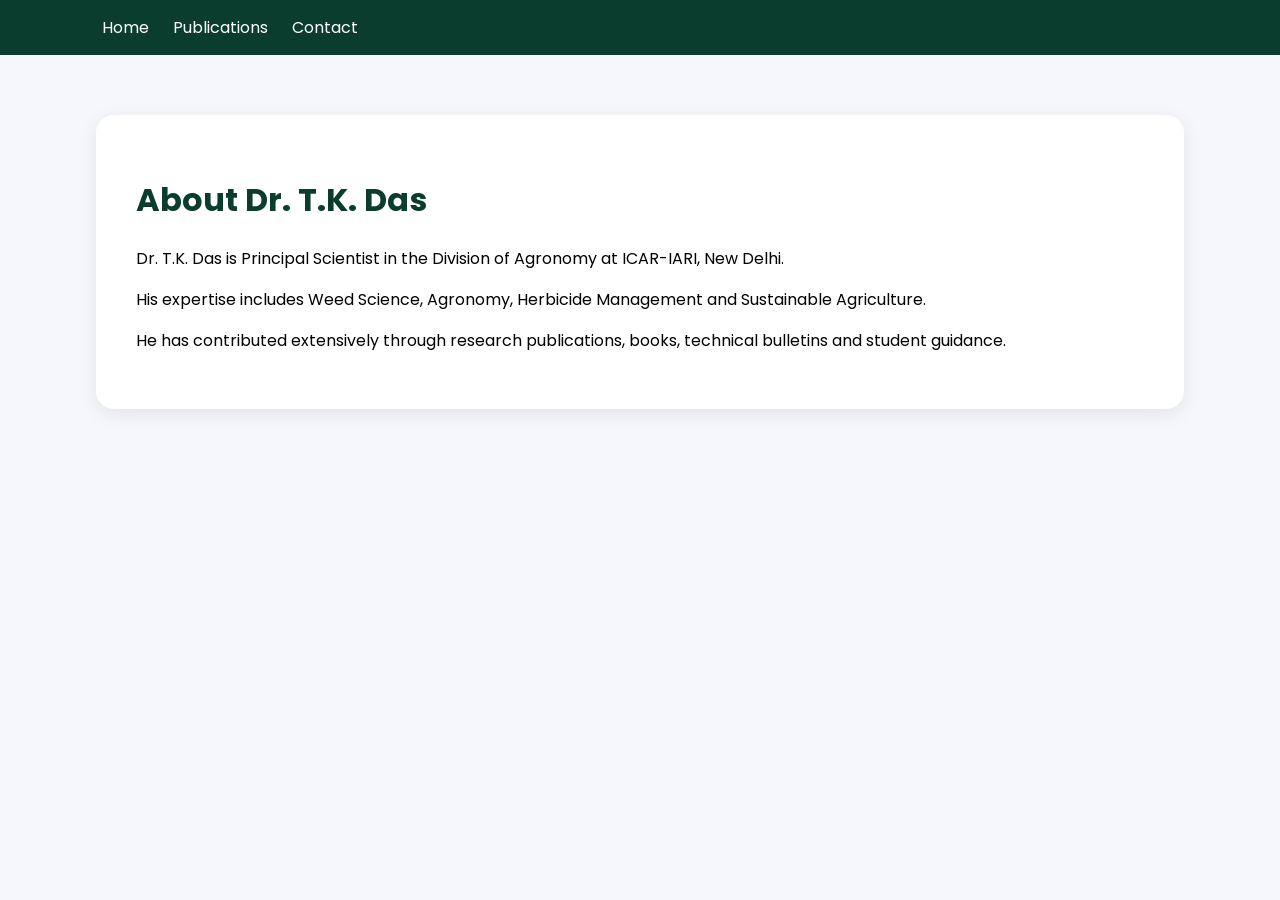
==== about.html @ fe272f53 "Create about.html" ====
<!DOCTYPE html>
<html>
<head>

<title>About | Dr. T.K. Das</title>

<link href="https://fonts.googleapis.com/css2?family=Poppins:wght@300;400;500;600&display=swap" rel="stylesheet">

<style>

body{
font-family:Poppins;
margin:0;
background:#f5f7fa;
}

nav{
background:#0b3d2e;
padding:15px 8%;
}

nav a{
color:white;
text-decoration:none;
margin-right:20px;
}

.container{
width:85%;
margin:auto;
padding:60px 0;
}

.card{
background:white;
padding:40px;
border-radius:18px;
box-shadow:0 5px 20px rgba(0,0,0,0.08);
}

h1{
color:#0b3d2e;
}

</style>
</head>

<body>

<nav>

<a href="index.html">Home</a>
<a href="publications.html">Publications</a>
<a href="contact.html">Contact</a>

</nav>

<div class="container">

<div class="card">

<h1>About Dr. T.K. Das</h1>

<p>
Dr. T.K. Das is Principal Scientist in the Division of Agronomy at ICAR-IARI, New Delhi.
</p>

<p>
His expertise includes Weed Science, Agronomy, Herbicide Management and Sustainable Agriculture.
</p>

<p>
He has contributed extensively through research publications, books, technical bulletins and student guidance.
</p>

</div>

</div>

</body>
</html>
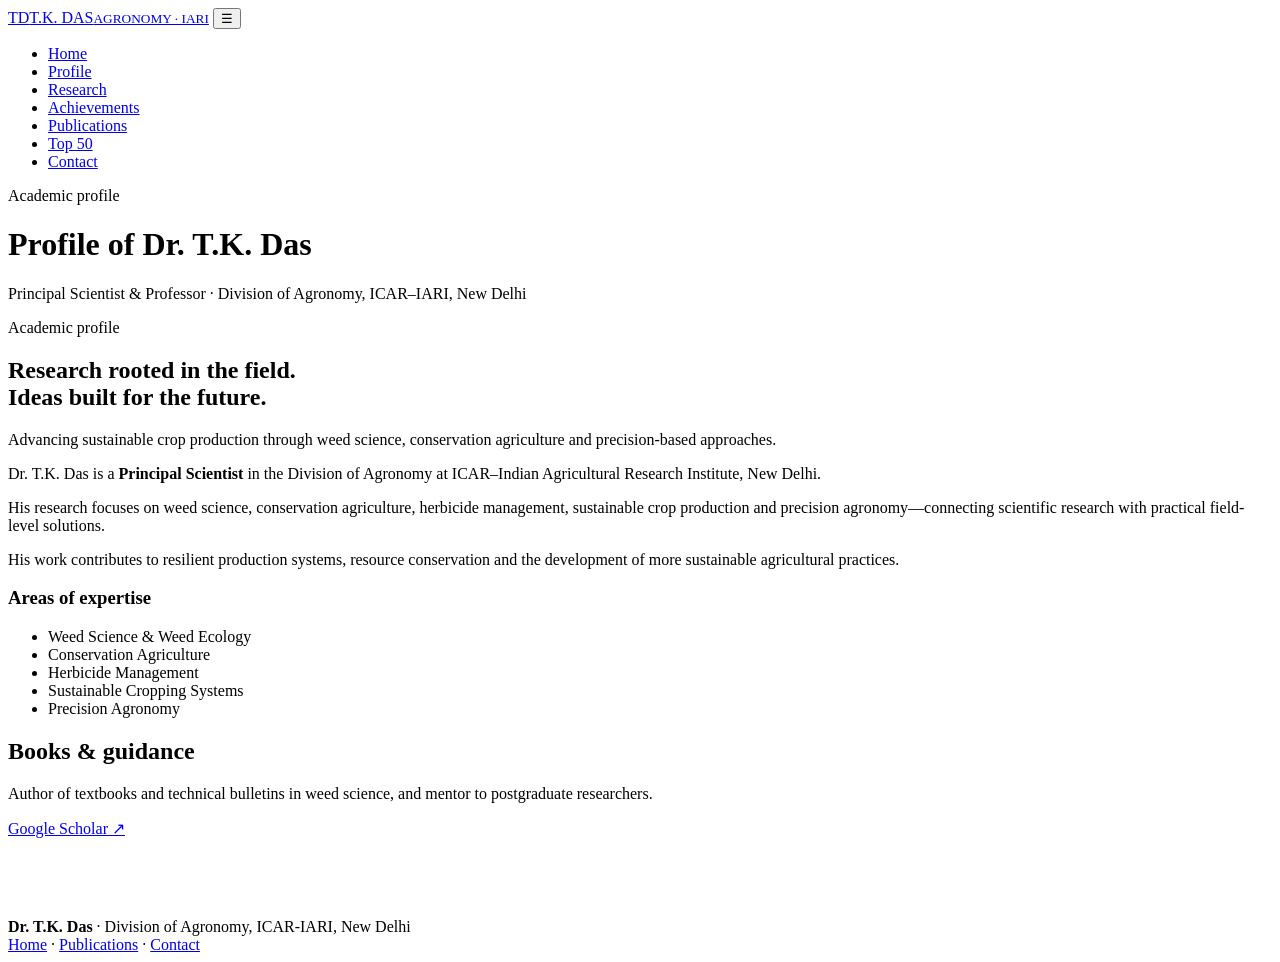
==== commit 68cccc7e: "Add files via upload" ====
--- a/about.html
+++ b/about.html
@@ -1,81 +1,62 @@
 <!DOCTYPE html>
-<html>
+<html lang="en">
 <head>
+<meta charset="UTF-8">
+<meta name="viewport" content="width=device-width, initial-scale=1.0">
+<meta name="theme-color" content="#132b20">
+<meta name="description" content="Academic profile of Dr. T.K. Das, Principal Scientist, Division of Agronomy, ICAR-IARI, New Delhi.">
+<title>Profile | Dr. T.K. Das</title>
+<link rel="preconnect" href="https://fonts.googleapis.com">
+<link rel="preconnect" href="https://fonts.gstatic.com" crossorigin>
+<link href="https://fonts.googleapis.com/css2?family=DM+Sans:wght@400;500;600;700&family=Playfair+Display:wght@500;600;700&family=Space+Mono:wght@400;700&display=swap" rel="stylesheet">
+<link rel="stylesheet" href="assets/site.css">
+</head>
+<body>
+<nav class="nav"><div class="wrap nav-inner">
+<a class="brand" href="index.html"><span class="brand-mark">TD</span><span>T.K. DAS<small>AGRONOMY · IARI</small></span></a>
+<button class="menu-btn" id="menuBtn" aria-label="Open navigation">☰</button>
+<ul class="nav-links" id="navLinks">
+  <li><a href="index.html">Home</a></li>
+  <li><a href="about.html" class="active">Profile</a></li>
+  <li><a href="research.html">Research</a></li>
+  <li><a href="achievements.html">Achievements</a></li>
+  <li><a href="publications.html">Publications</a></li>
+  <li><a href="top50.html">Top 50</a></li>
+  <li><a href="contact.html">Contact</a></li>
+</ul>
+</div></nav>
 
-<title>About | Dr. T.K. Das</title>
+<header class="page-hero">
+  <div class="wrap">
+    <div class="eyebrow">Academic profile</div>
+    <h1>Profile of Dr. T.K. Das</h1>
+    <p>Principal Scientist &amp; Professor · Division of Agronomy, ICAR–IARI, New Delhi</p>
+  </div>
+</header>
 
-<link href="https://fonts.googleapis.com/css2?family=Poppins:wght@300;400;500;600&display=swap" rel="stylesheet">
+<section class="page-section">
+<div class="wrap"><div class="section-head"><div class="eyebrow">Academic profile</div><h2>Research rooted in the field.<br>Ideas built for the future.</h2><p>Advancing sustainable crop production through weed science, conservation agriculture and precision-based approaches.</p></div>
+<div class="about-grid"><div class="about-copy"><p>Dr. T.K. Das is a <strong>Principal Scientist</strong> in the Division of Agronomy at ICAR–Indian Agricultural Research Institute, New Delhi.</p><p>His research focuses on weed science, conservation agriculture, herbicide management, sustainable crop production and precision agronomy—connecting scientific research with practical field-level solutions.</p><p>His work contributes to resilient production systems, resource conservation and the development of more sustainable agricultural practices.</p></div><div class="focus-panel"><h3>Areas of expertise</h3><ul class="focus-list"><li>Weed Science &amp; Weed Ecology</li><li>Conservation Agriculture</li><li>Herbicide Management</li><li>Sustainable Cropping Systems</li><li>Precision Agronomy</li></ul></div></div></div>
+</section>
 
-<style>
+<section class="contact" style="padding-bottom:80px">
+  <div class="wrap">
+    <div class="contact-box">
+      <div>
+        <h2>Books &amp; guidance</h2>
+        <p>Author of textbooks and technical bulletins in weed science, and mentor to postgraduate researchers.</p>
+      </div>
+      <a class="btn btn-primary" href="https://scholar.google.co.in/citations?user=wfz2In0AAAAJ" target="_blank" rel="noopener">Google Scholar ↗</a>
+    </div>
+  </div>
+</section>
 
-body{
-font-family:Poppins;
-margin:0;
-background:#f5f7fa;
-}
-
-nav{
-background:#0b3d2e;
-padding:15px 8%;
-}
-
-nav a{
-color:white;
-text-decoration:none;
-margin-right:20px;
-}
-
-.container{
-width:85%;
-margin:auto;
-padding:60px 0;
-}
-
-.card{
-background:white;
-padding:40px;
-border-radius:18px;
-box-shadow:0 5px 20px rgba(0,0,0,0.08);
-}
-
-h1{
-color:#0b3d2e;
-}
-
-</style>
-</head>
-
-<body>
-
-<nav>
-
-<a href="index.html">Home</a>
-<a href="publications.html">Publications</a>
-<a href="contact.html">Contact</a>
-
-</nav>
-
-<div class="container">
-
-<div class="card">
-
-<h1>About Dr. T.K. Das</h1>
-
-<p>
-Dr. T.K. Das is Principal Scientist in the Division of Agronomy at ICAR-IARI, New Delhi.
-</p>
-
-<p>
-His expertise includes Weed Science, Agronomy, Herbicide Management and Sustainable Agriculture.
-</p>
-
-<p>
-He has contributed extensively through research publications, books, technical bulletins and student guidance.
-</p>
-
-</div>
-
-</div>
-
+<footer class="footer">
+  <div class="wrap footer-inner">
+    <div><strong>Dr. T.K. Das</strong> · Division of Agronomy, ICAR-IARI, New Delhi</div>
+    <div><a href="index.html">Home</a> · <a href="publications.html">Publications</a> · <a href="contact.html">Contact</a></div>
+  </div>
+</footer>
+<script src="assets/site.js"></script>
 </body>
 </html>
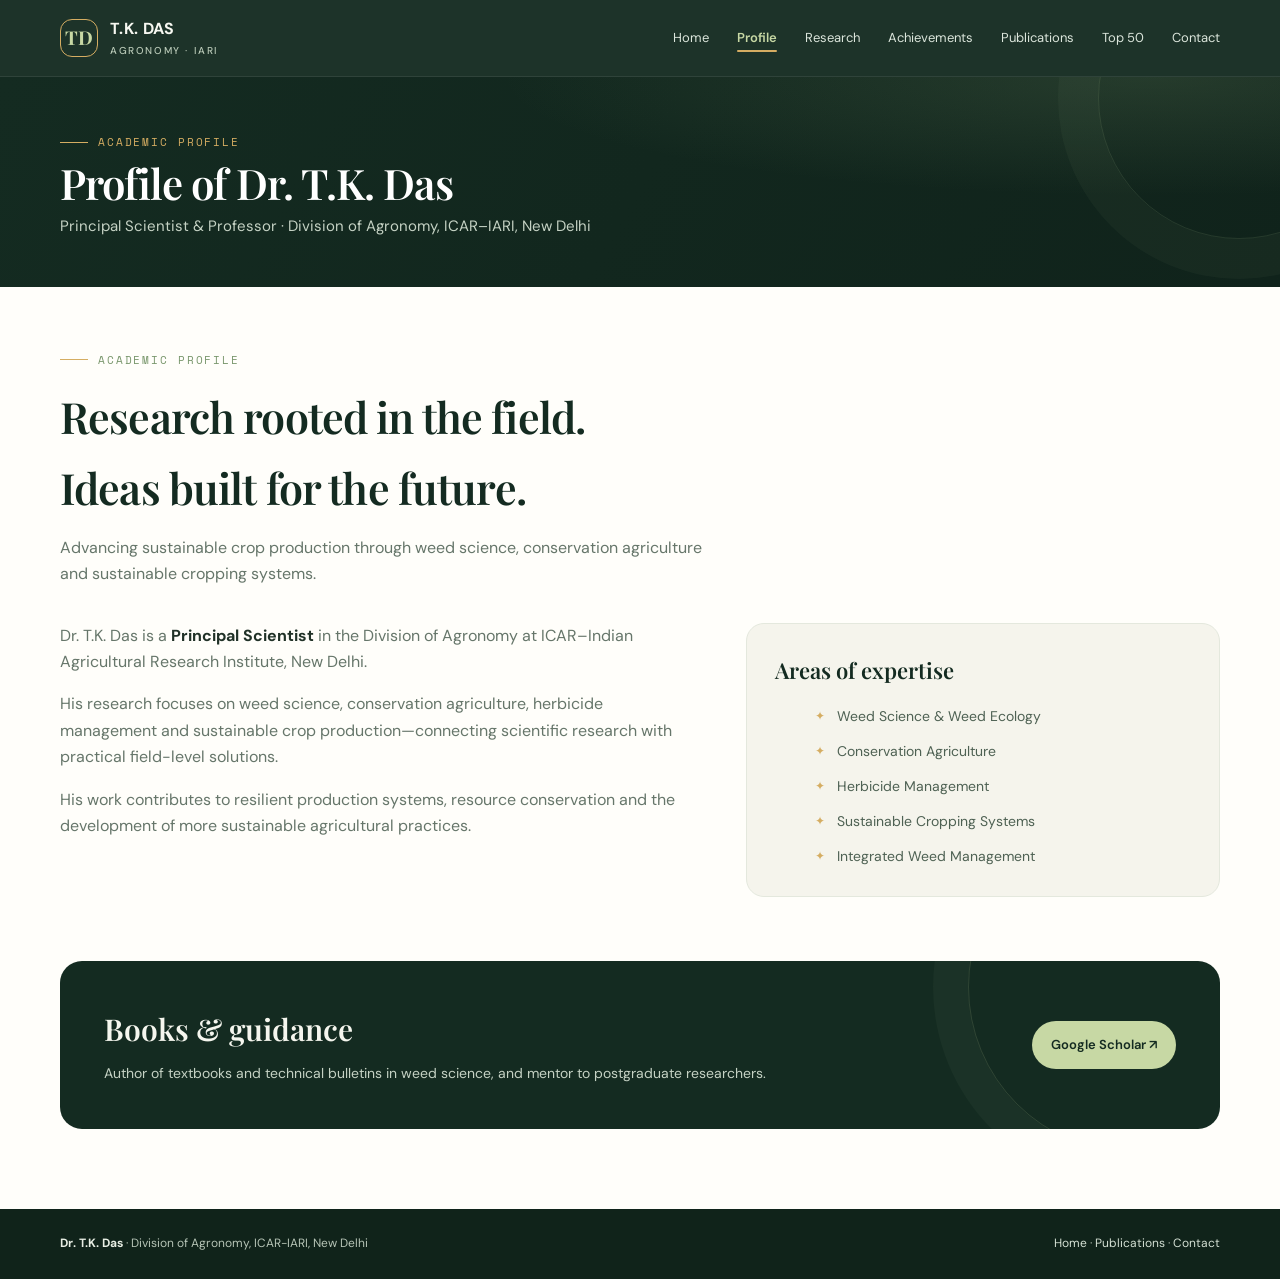
==== commit 8bb50c8a: "Add files via upload" ====
--- a/about.html
+++ b/about.html
@@ -35,8 +35,8 @@
 </header>
 
 <section class="page-section">
-<div class="wrap"><div class="section-head"><div class="eyebrow">Academic profile</div><h2>Research rooted in the field.<br>Ideas built for the future.</h2><p>Advancing sustainable crop production through weed science, conservation agriculture and precision-based approaches.</p></div>
-<div class="about-grid"><div class="about-copy"><p>Dr. T.K. Das is a <strong>Principal Scientist</strong> in the Division of Agronomy at ICAR–Indian Agricultural Research Institute, New Delhi.</p><p>His research focuses on weed science, conservation agriculture, herbicide management, sustainable crop production and precision agronomy—connecting scientific research with practical field-level solutions.</p><p>His work contributes to resilient production systems, resource conservation and the development of more sustainable agricultural practices.</p></div><div class="focus-panel"><h3>Areas of expertise</h3><ul class="focus-list"><li>Weed Science &amp; Weed Ecology</li><li>Conservation Agriculture</li><li>Herbicide Management</li><li>Sustainable Cropping Systems</li><li>Precision Agronomy</li></ul></div></div></div>
+<div class="wrap"><div class="section-head"><div class="eyebrow">Academic profile</div><h2>Research rooted in the field.<br>Ideas built for the future.</h2><p>Advancing sustainable crop production through weed science, conservation agriculture and sustainable cropping systems.</p></div>
+<div class="about-grid"><div class="about-copy"><p>Dr. T.K. Das is a <strong>Principal Scientist</strong> in the Division of Agronomy at ICAR–Indian Agricultural Research Institute, New Delhi.</p><p>His research focuses on weed science, conservation agriculture, herbicide management and sustainable crop production—connecting scientific research with practical field-level solutions.</p><p>His work contributes to resilient production systems, resource conservation and the development of more sustainable agricultural practices.</p></div><div class="focus-panel"><h3>Areas of expertise</h3><ul class="focus-list"><li>Weed Science &amp; Weed Ecology</li><li>Conservation Agriculture</li><li>Herbicide Management</li><li>Sustainable Cropping Systems</li><li>Integrated Weed Management</li></ul></div></div></div>
 </section>
 
 <section class="contact" style="padding-bottom:80px">
--- a/assets/site.css
+++ b/assets/site.css
@@ -0,0 +1,491 @@
+
+:root{--forest:#142b21;--forest2:#1d3b2c;--leaf:#78966b;--lime:#c7d8a4;--gold:#d5ad62;--cream:#f5f4ec;--paper:#fffefa;--ink:#203127;--muted:#66766a;--line:#e4e8dd;--shadow:0 24px 70px rgba(20,43,33,.12);}
+*{box-sizing:border-box;margin:0}html{scroll-behavior:smooth;scroll-padding-top:90px}body{font-family:'DM Sans',sans-serif;color:var(--ink);background:var(--paper);line-height:1.65}a{color:inherit;text-decoration:none}.wrap{width:min(1160px,91%);margin:auto}
+.nav{position:sticky;top:0;z-index:50;background:rgba(20,43,33,.96);backdrop-filter:blur(14px);color:#f7f8f1;border-bottom:1px solid rgba(255,255,255,.08)}.nav-inner{height:76px;display:flex;align-items:center;justify-content:space-between}.brand{display:flex;align-items:center;gap:12px;font-weight:700;letter-spacing:.02em}.brand-mark{width:38px;height:38px;border:1px solid var(--gold);border-radius:12px;display:grid;place-items:center;color:var(--lime);font-family:'Playfair Display',serif;font-size:19px}.brand small{display:block;font-size:10px;letter-spacing:.16em;color:#b9c9b7;font-weight:500;margin-top:1px}.nav-links{display:flex;align-items:center;gap:28px;list-style:none;font-size:13px;color:#dce6dc}.nav-links a:hover{color:var(--lime)}.nav-cta{border:1px solid rgba(213,173,98,.6);border-radius:999px;padding:10px 17px;color:#f4e5bd!important}.menu-btn{display:none;border:0;background:none;color:white;font-size:25px}
+.hero{position:relative;overflow:hidden;background:radial-gradient(ellipse at 85% 12%,rgba(120,150,107,.23),transparent 34%),linear-gradient(120deg,var(--forest),#10231b);color:white;padding:82px 0 88px}.hero:after{content:"";position:absolute;right:-140px;bottom:-300px;width:650px;height:650px;border:1px solid rgba(199,216,164,.12);border-radius:50%;box-shadow:0 0 0 55px rgba(199,216,164,.035),0 0 0 110px rgba(199,216,164,.025);pointer-events:none}.hero-grid{position:relative;z-index:1;display:grid;grid-template-columns:290px 1fr;gap:65px;align-items:center}.portrait-wrap{position:relative;width:250px;margin:auto}.portrait-wrap:before{content:"";position:absolute;inset:-14px;border:1px solid rgba(213,173,98,.38);border-radius:28px;transform:rotate(-5deg)}.portrait{display:block;width:250px;height:290px;object-fit:cover;object-position:top;border-radius:22px;border:5px solid rgba(255,255,255,.09);box-shadow:0 20px 55px rgba(0,0,0,.3)}.portrait-caption{position:absolute;bottom:14px;left:14px;right:14px;border-radius:12px;background:rgba(17,35,26,.86);padding:9px 12px;font-size:11px;letter-spacing:.08em;color:#e7eedf;text-transform:uppercase;backdrop-filter:blur(8px)}.eyebrow{font-family:'Space Mono',monospace;text-transform:uppercase;letter-spacing:.17em;font-size:11px;color:var(--gold);display:flex;align-items:center;gap:10px}.eyebrow:before{content:"";height:1px;width:28px;background:var(--gold)}h1,h2,h3{font-family:'Playfair Display',serif;font-weight:600}h1{font-size:clamp(42px,6vw,76px);line-height:1.07;letter-spacing:-.035em;margin:18px 0 15px}.hero-sub{font-size:18px;color:#d1ddd0;max-width:730px}.hero-sub strong{color:#fff;font-weight:600}.hero-tags{display:flex;flex-wrap:wrap;gap:9px;margin:25px 0 30px}.hero-tags span{font-size:12px;padding:7px 12px;border:1px solid rgba(255,255,255,.15);border-radius:999px;color:#d8e3d5;background:rgba(255,255,255,.04)}.actions{display:flex;gap:12px;flex-wrap:wrap}.btn{display:inline-flex;align-items:center;gap:9px;padding:13px 19px;border-radius:999px;font-weight:600;font-size:13px;transition:.2s}.btn-primary{background:var(--lime);color:var(--forest)}.btn-primary:hover{transform:translateY(-2px);box-shadow:0 8px 24px rgba(199,216,164,.2)}.btn-outline{border:1px solid rgba(255,255,255,.25);color:#f5f8f2}.btn-outline:hover{border-color:var(--gold);color:var(--gold)}
+.metrics{margin-top:-32px;position:relative;z-index:2}.metric-grid{display:grid;grid-template-columns:repeat(4,1fr);background:white;border:1px solid var(--line);border-radius:18px;box-shadow:var(--shadow);overflow:hidden}.metric{padding:27px 30px;border-right:1px solid var(--line)}.metric:last-child{border-right:0}.metric-num{font-family:'Space Mono',monospace;font-size:clamp(25px,3vw,36px);font-weight:700;color:var(--forest);letter-spacing:-.04em}.metric-label{margin-top:6px;font-size:11px;color:var(--muted);letter-spacing:.14em;text-transform:uppercase}.metric-note{font-size:10px;color:#8a988b;margin-top:3px}
+section{padding:92px 0}.section-head{margin-bottom:35px}.section-head .eyebrow{color:var(--leaf)}.section-head h2{font-size:clamp(30px,4vw,43px);margin:12px 0;color:var(--forest);letter-spacing:-.02em}.section-head p{max-width:650px;color:var(--muted)}.about-grid{display:grid;grid-template-columns:1.15fr .85fr;gap:44px;align-items:start}.about-copy p{color:var(--muted);margin:0 0 16px;font-size:16px}.about-copy strong{color:var(--ink)}.focus-panel{background:var(--cream);border:1px solid var(--line);border-radius:18px;padding:28px}.focus-panel h3{font-size:22px;color:var(--forest);margin-bottom:17px}.focus-list{list-style:none;display:grid;gap:12px}.focus-list li{display:flex;gap:12px;align-items:center;color:#4e6153;font-size:14px}.focus-list li:before{content:"✦";color:var(--gold);font-size:12px}
+.research{background:#edf1e8}.research-grid{display:grid;grid-template-columns:repeat(3,1fr);gap:16px}.research-card{background:white;border:1px solid #e1e8dd;border-radius:16px;padding:24px;transition:transform .2s,box-shadow .2s}.research-card:hover{transform:translateY(-4px);box-shadow:0 14px 35px rgba(20,43,33,.08)}.research-icon{width:43px;height:43px;border-radius:13px;background:#eaf0e2;color:var(--forest);display:grid;place-items:center;font-size:20px;margin-bottom:15px}.research-card h3{font-size:20px;margin-bottom:8px;color:var(--forest)}.research-card p{font-size:13px;color:var(--muted)}
+.pub-section{background:var(--paper)}.pub-top{display:flex;align-items:end;justify-content:space-between;gap:20px}.pub-list{display:grid;grid-template-columns:repeat(3,1fr);gap:17px}.pub-card{background:white;border:1px solid var(--line);border-radius:15px;padding:23px;display:flex;flex-direction:column;min-height:220px}.pub-year{font-family:'Space Mono',monospace;color:var(--leaf);font-size:11px;letter-spacing:.1em;margin-bottom:12px}.pub-card h3{font-size:18px;line-height:1.35;color:var(--forest);margin-bottom:12px}.pub-meta{font-size:12px;color:var(--muted);margin-top:auto}.pub-link{margin-top:14px;font-size:12px;font-weight:700;color:#517b4e}.empty-pubs{grid-column:1/-1;background:white;border:1px dashed #d7dfd2;border-radius:15px;padding:25px;color:var(--muted);font-size:14px}
+.contact{padding:0 0 80px}.contact-box{background:var(--forest);color:#f5f6ee;border-radius:22px;padding:44px;display:flex;align-items:center;justify-content:space-between;gap:24px;overflow:hidden;position:relative}.contact-box:after{content:"";position:absolute;right:-80px;top:-140px;width:330px;height:330px;border:1px solid rgba(199,216,164,.15);border-radius:50%;box-shadow:0 0 0 35px rgba(199,216,164,.04)}.contact-box h2{font-size:30px;margin-bottom:7px}.contact-box p{color:#c5d2c4;font-size:14px}.contact-box .btn{position:relative;z-index:1;white-space:nowrap}.footer{background:#10231a;color:#b6c4b6;padding:25px 0;font-size:12px}.footer-inner{display:flex;justify-content:space-between;gap:15px;flex-wrap:wrap}.footer strong{color:#e8eee4}.update-note{font-size:10px;color:#8b9c8d;margin-top:8px}
+@media(max-width:900px){.hero-grid{grid-template-columns:230px 1fr;gap:38px}.portrait,.portrait-wrap{width:220px}.portrait{height:260px}.research-grid{grid-template-columns:repeat(2,1fr)}.pub-list{grid-template-columns:repeat(2,1fr)}}@media(max-width:700px){.nav-inner{height:66px}.menu-btn{display:block}.nav-links{display:none;position:absolute;left:0;right:0;top:66px;background:var(--forest);padding:18px 5%;flex-direction:column;align-items:flex-start;border-top:1px solid rgba(255,255,255,.1)}.nav-links.open{display:flex;z-index:40}.hero{padding:56px 0 72px}.hero-grid{grid-template-columns:1fr;text-align:center;gap:34px}.portrait-wrap{width:205px}.portrait{width:205px;height:235px}.eyebrow{justify-content:center}.hero-sub{font-size:16px;margin:auto}.hero-tags,.actions{justify-content:center}.metric-grid{grid-template-columns:repeat(2,1fr)}.metric:nth-child(2){border-right:0}.metric:nth-child(-n+2){border-bottom:1px solid var(--line)}.metric{padding:20px}.metric-num{font-size:28px}section{padding:65px 0}.about-grid{grid-template-columns:1fr;gap:25px}.research-grid,.pub-list{grid-template-columns:1fr}.pub-top{align-items:start;flex-direction:column}.contact-box{padding:30px;flex-direction:column;align-items:flex-start}.contact-box h2{font-size:25px}.contact-box .btn{white-space:normal}.footer-inner{flex-direction:column}}
+
+/* Motion enhancement: gentle, premium and accessibility-aware */
+html { scroll-behavior: smooth; }
+.nav { transition: background .35s ease, box-shadow .35s ease; }
+.nav.scrolled { box-shadow: 0 8px 28px rgba(0,0,0,.14); background: rgba(13,30,22,.98); }
+.btn, .research-card, .pub-card, .top50-card, .focus-panel, .metric { transition: transform .28s ease, box-shadow .28s ease, border-color .28s ease, background .28s ease; }
+.reveal { opacity: 1; transform: none; transition: opacity .7s ease, transform .7s cubic-bezier(.2,.7,.2,1); }
+.reveal-ready .reveal:not(.is-visible) { opacity: 0; transform: translateY(22px); }
+.reveal.is-visible { opacity: 1; transform: translateY(0); }
+.reveal-delay-1 { transition-delay: .08s; } .reveal-delay-2 { transition-delay: .16s; } .reveal-delay-3 { transition-delay: .24s; }
+.research-card:hover, .pub-card:hover, .top50-card:hover { transform: translateY(-5px); box-shadow: 0 18px 42px rgba(20,43,33,.11); border-color: rgba(213,173,98,.55); }
+.metric:hover { background: #fbfcf8; }
+.top50-link, .pub-link, .nav-links a { transition: color .2s ease, transform .2s ease; }
+.top50-link:hover, .pub-link:hover { transform: translateX(3px); }
+.btn:active { transform: scale(.97); }
+.portrait { animation: portraitIn .85s cubic-bezier(.2,.7,.2,1) both; }
+.hero-content > * { animation: heroIn .65s ease both; }
+.hero-content > *:nth-child(2) { animation-delay: .08s; }
+.hero-content > *:nth-child(3) { animation-delay: .16s; }
+.hero-content > *:nth-child(4) { animation-delay: .24s; }
+.hero-content > *:nth-child(5) { animation-delay: .32s; }
+@keyframes heroIn { from {opacity:0; transform:translateY(14px)} to {opacity:1; transform:translateY(0)} }
+@keyframes portraitIn { from {opacity:0; transform:translateY(12px) scale(.97)} to {opacity:1; transform:translateY(0) scale(1)} }
+@media (prefers-reduced-motion: reduce) { *, *::before, *::after { animation-duration: .01ms !important; animation-iteration-count: 1 !important; transition-duration: .01ms !important; scroll-behavior: auto !important; } .reveal {opacity:1; transform:none;} }
+
+
+/* Distinguished fellowships and achievements */
+.fellow-badges{display:flex;align-items:center;gap:10px;flex-wrap:wrap;margin:-2px 0 18px}.fellow-badge{display:inline-flex;align-items:center;justify-content:center;padding:8px 15px;border-radius:999px;background:linear-gradient(135deg,#d5ad62,#f0dfb1);color:#183528;font:800 12px 'Space Mono',monospace;letter-spacing:.08em;border:1px solid rgba(213,173,98,.5);box-shadow:0 5px 18px rgba(213,173,98,.15);transition:transform .25s,box-shadow .25s}.fellow-badge:hover{transform:translateY(-3px) scale(1.04);box-shadow:0 9px 24px rgba(213,173,98,.28)}.fellow-note{font-size:11px;color:#d4dfd2;letter-spacing:.04em}
+.achievement-section{background:linear-gradient(180deg,#f5f4ec,#edf1e8);padding:76px 0}.achievement-grid{display:grid;grid-template-columns:repeat(3,1fr);gap:16px}.achievement-card{position:relative;background:#fff;border:1px solid #e1e7dc;border-radius:18px;padding:24px;box-shadow:0 7px 22px rgba(20,43,33,.045);transition:transform .28s,box-shadow .28s,border-color .28s;overflow:hidden}.achievement-card:before{content:'';position:absolute;left:0;top:0;height:4px;width:100%;background:linear-gradient(90deg,#d5ad62,#78966b)}.achievement-card:hover{transform:translateY(-6px);box-shadow:0 18px 38px rgba(20,43,33,.11);border-color:#d5ad62}.achievement-kicker{font:700 10px 'Space Mono',monospace;letter-spacing:.13em;text-transform:uppercase;color:#9b7938;margin-bottom:9px}.achievement-card h3{font-size:20px;color:#173528;line-height:1.3;margin-bottom:8px}.achievement-card p{font-size:13px;color:#66766a}.achievement-card.featured{background:linear-gradient(145deg,#173528,#10241a);color:#f6f6ee;border-color:#244a36}.achievement-card.featured h3{color:#f5e4b6}.achievement-card.featured p{color:#d0ddd0}.achievement-card.featured .achievement-kicker{color:#d5ad62}.achievement-card.featured .achievement-year{color:#d5ad62}.achievement-year{font:700 11px 'Space Mono',monospace;color:#7c916f;margin-top:13px}.achievement-list{margin-top:22px;background:white;border:1px solid #e1e7dc;border-radius:18px;padding:26px}.achievement-list h3{color:#173528;font-size:21px;margin-bottom:14px}.achievement-list ul{padding-left:20px;color:#617167;display:grid;gap:9px;font-size:13px}.achievement-list strong{color:#314b39}
+@media(max-width:900px){.achievement-grid{grid-template-columns:repeat(2,1fr)}}@media(max-width:700px){.fellow-badges{justify-content:center}.achievement-grid{grid-template-columns:1fr}.achievement-section{padding:56px 0}}
+
+
+
+/* Multi-page helpers */
+.page-hero{background:linear-gradient(120deg,var(--forest),#10231b);color:#fff;padding:56px 0 48px;position:relative;overflow:hidden}
+.page-hero .eyebrow{color:var(--gold)}
+.page-hero h1{font-size:clamp(28px,4vw,42px);margin:10px 0 8px;letter-spacing:-.02em}
+.page-hero p{color:#c5d2c4;max-width:640px;font-size:15px}
+.nav-links a.active{color:var(--lime);font-weight:600}
+.page-section{padding:64px 0}
+.footer a{color:#d4e0d4}
+.footer a:hover{color:var(--lime)}
+
+
+    .top50-section{max-width:1220px;margin:0 auto;padding:78px 24px;color:#18362a}
+    .top50-section .top50-eyebrow{font:700 11px/1.4 monospace;letter-spacing:.18em;text-transform:uppercase;color:#a17e36}
+    .top50-section h2{font-size:clamp(2rem,4vw,3.3rem);line-height:1.1;margin:12px 0 14px;font-family:Georgia,serif;color:#173528}
+    .top50-section .top50-intro{max-width:720px;color:#66746d;line-height:1.7;margin:0 0 34px}
+    .top50-section .top50-list{display:grid;grid-template-columns:repeat(2,minmax(0,1fr));gap:18px}
+    .top50-section .top50-card{position:relative;overflow:hidden;display:flex;gap:18px;min-height:245px;border:1px solid #e3e9df;border-radius:20px;padding:23px;background:linear-gradient(145deg,#fff 0%,#fbfcf8 100%);box-shadow:0 5px 18px rgba(20,43,33,.035);transition:transform .32s cubic-bezier(.2,.7,.2,1),box-shadow .32s,border-color .32s,background .32s}
+    .top50-section .top50-card:before{content:"";position:absolute;left:0;top:0;width:4px;height:100%;background:linear-gradient(#d5ad62,#78966b);transform:scaleY(.35);transform-origin:center;opacity:.65;transition:transform .32s,opacity .32s}
+    .top50-section .top50-card:hover{transform:translateY(-7px);box-shadow:0 20px 42px rgba(20,43,33,.12);border-color:#d5ad62;background:#fff}
+    .top50-section .top50-card:hover:before{transform:scaleY(1);opacity:1}
+    .top50-section .top50-number{flex:0 0 54px;height:54px;border-radius:16px;background:#173528;color:#d6b66e;display:flex;align-items:center;justify-content:center;font:700 1.05rem monospace;box-shadow:inset 0 0 0 1px rgba(213,173,98,.22);transition:transform .32s,background .32s,color .32s}
+    .top50-section .top50-card:hover .top50-number{transform:rotate(-4deg) scale(1.06);background:#d5ad62;color:#173528}
+    .top50-section .top50-content{min-width:0;display:flex;flex-direction:column;flex:1}
+    .top50-section .top50-content:before{content:"RESEARCH ARTICLE  ·  PUBLICATION RECORD";display:block;margin-bottom:9px;font:700 9px/1.4 monospace;letter-spacing:.13em;color:#8a9b8d}
+    .top50-section .top50-citation{margin:0;line-height:1.65;font-size:.92rem;color:#36483d}
+    .top50-section .top50-meta{display:flex;align-items:center;justify-content:space-between;gap:12px;margin-top:auto;padding-top:18px;flex-wrap:wrap}
+    .top50-section .top50-naas{display:inline-flex;align-items:center;font:700 .72rem monospace;letter-spacing:.04em;padding:7px 11px;border-radius:8px;background:#f4ecd9;color:#7a5c24;border:1px solid #e8d9b8}
+    .top50-section .top50-link{display:inline-flex;align-items:center;gap:7px;font-weight:700;font-size:.78rem;color:#315b45;text-decoration:none;border:1px solid #dce7dc;border-radius:999px;padding:9px 13px;background:#f7faf5;transition:transform .25s,background .25s,color .25s,border-color .25s,box-shadow .25s}
+    .top50-section .top50-link:hover{transform:translateY(-2px);background:#173528;color:#f7f6ee;border-color:#173528;box-shadow:0 7px 18px rgba(20,43,33,.15)}
+    @media(max-width:850px){.top50-section .top50-list{grid-template-columns:1fr}}
+    @media(max-width:600px){.top50-section{padding:48px 16px}.top50-section .top50-card{gap:12px;padding:17px;min-height:unset}.top50-section .top50-number{flex-basis:42px;height:42px;border-radius:12px;font-size:.9rem}.top50-section .top50-citation{font-size:.88rem}.top50-section .top50-meta{padding-top:14px}}
+  
+/* Full publications page: single column cards */
+#pub-list-full.pub-list { grid-template-columns: 1fr; }
+#pub-list-full .pub-card { min-height: auto; }
+.page-section .wrap > .section-head:first-child { margin-top: 0; }
+
+
+/* =========================================================
+   POLISH LAYER — motion, depth, mobile feel
+   ========================================================= */
+
+:root {
+  --ease-out: cubic-bezier(.2,.7,.2,1);
+  --ease-spring: cubic-bezier(.22,1,.36,1);
+  --shadow-soft: 0 12px 40px rgba(20,43,33,.08);
+  --shadow-lift: 0 22px 50px rgba(20,43,33,.14);
+}
+
+/* Smoother base */
+html { -webkit-tap-highlight-color: transparent; }
+body {
+  text-rendering: optimizeLegibility;
+  -webkit-font-smoothing: antialiased;
+}
+img { max-width: 100%; height: auto; }
+
+/* Sticky nav polish */
+.nav {
+  transition: background .35s ease, box-shadow .35s ease, border-color .35s ease;
+}
+.nav.scrolled {
+  box-shadow: 0 10px 32px rgba(0,0,0,.18);
+  background: rgba(13,30,22,.97);
+  border-bottom-color: rgba(213,173,98,.12);
+}
+.brand { transition: opacity .2s ease, transform .2s ease; }
+.brand:hover { opacity: .92; }
+.brand-mark {
+  transition: transform .35s var(--ease-spring), box-shadow .35s ease, background .35s ease;
+}
+.brand:hover .brand-mark {
+  transform: rotate(-6deg) scale(1.05);
+  box-shadow: 0 6px 16px rgba(213,173,98,.25);
+}
+.nav-links a {
+  position: relative;
+  padding: 6px 0;
+  transition: color .22s ease;
+}
+.nav-links a::after {
+  content: "";
+  position: absolute;
+  left: 0; right: 0; bottom: 0;
+  height: 2px;
+  background: var(--gold);
+  border-radius: 2px;
+  transform: scaleX(0);
+  transform-origin: left;
+  transition: transform .28s var(--ease-out);
+}
+.nav-links a:hover::after,
+.nav-links a.active::after { transform: scaleX(1); }
+.nav-links a.active { color: var(--lime); }
+
+/* Mobile menu slide */
+@media (max-width: 700px) {
+  .nav-links {
+    display: none;
+    max-height: 0;
+    overflow: hidden;
+    opacity: 0;
+    transition: max-height .4s var(--ease-out), opacity .3s ease, padding .3s ease;
+  }
+  .nav-links.open {
+    display: flex;
+    max-height: 420px;
+    opacity: 1;
+    padding: 18px 5% 22px;
+    box-shadow: 0 18px 40px rgba(0,0,0,.25);
+  }
+  .nav-links a {
+    width: 100%;
+    padding: 12px 0;
+    font-size: 15px;
+    border-bottom: 1px solid rgba(255,255,255,.06);
+  }
+  .nav-links a::after { display: none; }
+  .menu-btn {
+    width: 44px; height: 44px;
+    display: grid; place-items: center;
+    border-radius: 12px;
+    transition: background .2s ease, transform .2s ease;
+  }
+  .menu-btn:active { transform: scale(.94); background: rgba(255,255,255,.08); }
+}
+
+/* Buttons — tactile */
+.btn {
+  position: relative;
+  overflow: hidden;
+  transition: transform .28s var(--ease-spring), box-shadow .28s ease, background .25s ease, border-color .25s ease, color .25s ease;
+}
+.btn::before {
+  content: "";
+  position: absolute;
+  inset: 0;
+  background: linear-gradient(120deg, transparent 30%, rgba(255,255,255,.18) 50%, transparent 70%);
+  transform: translateX(-120%);
+  transition: transform .55s ease;
+}
+.btn:hover::before { transform: translateX(120%); }
+.btn-primary:hover {
+  transform: translateY(-3px);
+  box-shadow: 0 12px 28px rgba(199,216,164,.28);
+}
+.btn-outline:hover {
+  transform: translateY(-2px);
+  box-shadow: 0 8px 22px rgba(0,0,0,.12);
+}
+.btn:active { transform: scale(.97) translateY(0); }
+
+/* Hero entrance + ambient pulse */
+@keyframes heroIn {
+  from { opacity: 0; transform: translateY(18px); }
+  to { opacity: 1; transform: translateY(0); }
+}
+@keyframes portraitIn {
+  from { opacity: 0; transform: translateY(16px) scale(.96); }
+  to { opacity: 1; transform: translateY(0) scale(1); }
+}
+@keyframes floatSoft {
+  0%, 100% { transform: translateY(0); }
+  50% { transform: translateY(-6px); }
+}
+@keyframes glowPulse {
+  0%, 100% { opacity: .35; }
+  50% { opacity: .55; }
+}
+.portrait {
+  animation: portraitIn .9s var(--ease-spring) both;
+  transition: transform .5s var(--ease-spring), box-shadow .5s ease;
+}
+.portrait-wrap:hover .portrait {
+  transform: scale(1.02);
+  box-shadow: 0 28px 60px rgba(0,0,0,.35);
+}
+.portrait-wrap:before {
+  transition: transform .5s var(--ease-spring), border-color .4s ease;
+}
+.portrait-wrap:hover:before {
+  transform: rotate(-8deg) scale(1.02);
+  border-color: rgba(213,173,98,.65);
+}
+.hero:after {
+  animation: glowPulse 8s ease-in-out infinite;
+}
+.hero-content > * { animation: heroIn .7s var(--ease-out) both; }
+.hero-content > *:nth-child(1) { animation-delay: .04s; }
+.hero-content > *:nth-child(2) { animation-delay: .1s; }
+.hero-content > *:nth-child(3) { animation-delay: .16s; }
+.hero-content > *:nth-child(4) { animation-delay: .22s; }
+.hero-content > *:nth-child(5) { animation-delay: .28s; }
+.hero-content > *:nth-child(6) { animation-delay: .34s; }
+.fellow-badge {
+  transition: transform .3s var(--ease-spring), box-shadow .3s ease;
+}
+.fellow-badge:hover {
+  transform: translateY(-4px) scale(1.05);
+  box-shadow: 0 10px 24px rgba(213,173,98,.35);
+}
+.hero-tags span {
+  transition: background .25s ease, border-color .25s ease, transform .25s ease;
+}
+.hero-tags span:hover {
+  background: rgba(255,255,255,.1);
+  border-color: rgba(213,173,98,.45);
+  transform: translateY(-2px);
+}
+
+/* Metrics card lift + count feel */
+.metrics { margin-top: -36px; }
+.metric-grid {
+  transition: box-shadow .35s ease;
+}
+.metric {
+  transition: background .3s ease, transform .3s ease;
+  position: relative;
+}
+.metric:hover {
+  background: #fbfcf8;
+  z-index: 1;
+}
+.metric-num {
+  transition: color .3s ease, transform .3s var(--ease-spring);
+}
+.metric:hover .metric-num {
+  color: #0f241a;
+  transform: scale(1.04);
+}
+.metric-num.counting {
+  font-variant-numeric: tabular-nums;
+}
+
+/* Cards — unified hover language */
+.research-card,
+.pub-card,
+.achievement-card,
+.focus-panel,
+.top50-card {
+  transition: transform .32s var(--ease-spring), box-shadow .32s ease, border-color .32s ease, background .32s ease;
+}
+.research-card:hover,
+.pub-card:hover,
+.achievement-card:hover,
+.top50-card:hover {
+  transform: translateY(-6px);
+  box-shadow: var(--shadow-lift);
+  border-color: rgba(213,173,98,.55);
+}
+.research-icon {
+  transition: transform .4s var(--ease-spring), background .3s ease, color .3s ease;
+}
+.research-card:hover .research-icon {
+  transform: scale(1.12) rotate(-6deg);
+  background: #dfe9d4;
+  color: #0f241a;
+}
+.focus-panel {
+  transition: transform .32s var(--ease-spring), box-shadow .32s ease;
+}
+.focus-panel:hover {
+  transform: translateY(-3px);
+  box-shadow: var(--shadow-soft);
+}
+.focus-list li {
+  transition: transform .25s ease, color .25s ease;
+}
+.focus-list li:hover {
+  transform: translateX(4px);
+  color: var(--forest);
+}
+
+/* Achievement featured cards */
+.achievement-card.featured {
+  transition: transform .32s var(--ease-spring), box-shadow .32s ease;
+}
+.achievement-card.featured:hover {
+  transform: translateY(-6px);
+  box-shadow: 0 22px 48px rgba(0,0,0,.28);
+}
+
+/* Page hero (inner pages) */
+.page-hero {
+  background:
+    radial-gradient(ellipse at 90% 0%, rgba(120,150,107,.2), transparent 40%),
+    linear-gradient(120deg, var(--forest), #10231b);
+  position: relative;
+  overflow: hidden;
+}
+.page-hero::after {
+  content: "";
+  position: absolute;
+  right: -100px; top: -120px;
+  width: 280px; height: 280px;
+  border: 1px solid rgba(199,216,164,.12);
+  border-radius: 50%;
+  box-shadow: 0 0 0 40px rgba(199,216,164,.04);
+  pointer-events: none;
+  animation: glowPulse 10s ease-in-out infinite;
+}
+.page-hero .wrap > * {
+  animation: heroIn .65s var(--ease-out) both;
+}
+.page-hero .wrap > *:nth-child(2) { animation-delay: .08s; }
+.page-hero .wrap > *:nth-child(3) { animation-delay: .14s; }
+
+/* Contact box */
+.contact-box {
+  transition: transform .35s var(--ease-spring), box-shadow .35s ease;
+}
+.contact-box:hover {
+  transform: translateY(-3px);
+  box-shadow: 0 28px 60px rgba(0,0,0,.22);
+}
+
+/* Scroll reveal refined */
+.reveal {
+  opacity: 1;
+  transform: none;
+  transition: opacity .75s var(--ease-out), transform .75s var(--ease-spring);
+}
+.reveal-ready .reveal:not(.is-visible) {
+  opacity: 0;
+  transform: translateY(28px);
+}
+.reveal.is-visible {
+  opacity: 1;
+  transform: translateY(0);
+}
+.reveal-delay-1 { transition-delay: .06s; }
+.reveal-delay-2 { transition-delay: .12s; }
+.reveal-delay-3 { transition-delay: .18s; }
+.reveal-delay-4 { transition-delay: .24s; }
+
+/* Stagger children when parent visible */
+.reveal.is-visible .research-card,
+.reveal.is-visible .achievement-card,
+.reveal.is-visible .pub-card {
+  animation: heroIn .55s var(--ease-out) both;
+}
+.reveal.is-visible .research-card:nth-child(1),
+.reveal.is-visible .achievement-card:nth-child(1),
+.reveal.is-visible .pub-card:nth-child(1) { animation-delay: .05s; }
+.reveal.is-visible .research-card:nth-child(2),
+.reveal.is-visible .achievement-card:nth-child(2),
+.reveal.is-visible .pub-card:nth-child(2) { animation-delay: .1s; }
+.reveal.is-visible .research-card:nth-child(3),
+.reveal.is-visible .achievement-card:nth-child(3),
+.reveal.is-visible .pub-card:nth-child(3) { animation-delay: .15s; }
+.reveal.is-visible .research-card:nth-child(4),
+.reveal.is-visible .achievement-card:nth-child(4),
+.reveal.is-visible .pub-card:nth-child(4) { animation-delay: .2s; }
+.reveal.is-visible .research-card:nth-child(5),
+.reveal.is-visible .achievement-card:nth-child(5) { animation-delay: .25s; }
+.reveal.is-visible .research-card:nth-child(6),
+.reveal.is-visible .achievement-card:nth-child(6) { animation-delay: .3s; }
+
+/* Pub / top50 links */
+.pub-link, .top50-link {
+  transition: color .2s ease, transform .25s var(--ease-spring), background .25s ease, border-color .25s ease, box-shadow .25s ease;
+}
+.pub-link:hover { transform: translateX(4px); color: var(--forest); }
+
+/* Footer soft */
+.footer a {
+  transition: color .2s ease;
+}
+.footer a:hover { color: var(--lime); }
+
+/* Safe area for notched phones */
+@supports (padding: max(0px)) {
+  .nav-inner, .wrap {
+    padding-left: max(0px, env(safe-area-inset-left));
+    padding-right: max(0px, env(safe-area-inset-right));
+  }
+  .footer { padding-bottom: max(25px, env(safe-area-inset-bottom)); }
+}
+
+/* Touch targets */
+@media (pointer: coarse) {
+  .nav-links a { min-height: 44px; display: inline-flex; align-items: center; }
+  .btn { min-height: 46px; padding-left: 20px; padding-right: 20px; }
+  .menu-btn { min-width: 48px; min-height: 48px; }
+}
+
+/* Reduced motion — keep layout, kill motion */
+@media (prefers-reduced-motion: reduce) {
+  *, *::before, *::after {
+    animation-duration: .01ms !important;
+    animation-iteration-count: 1 !important;
+    transition-duration: .01ms !important;
+    scroll-behavior: auto !important;
+  }
+  .reveal { opacity: 1 !important; transform: none !important; }
+  .hero:after, .page-hero::after { animation: none !important; }
+}
+
+/* Extra small phones */
+@media (max-width: 380px) {
+  h1 { font-size: clamp(32px, 9vw, 42px); }
+  .metric-num { font-size: 24px; }
+  .hero-tags span { font-size: 11px; padding: 6px 10px; }
+  .fellow-badges { gap: 6px; }
+  .fellow-badge { padding: 6px 11px; font-size: 11px; }
+}
+
+/* Mobile nav — final override for smooth open */
+@media (max-width: 700px) {
+  .nav { position: sticky; }
+  .nav-inner { position: relative; }
+  .menu-btn { display: grid !important; place-items: center; }
+  .nav-links {
+    display: flex !important;
+    flex-direction: column;
+    align-items: flex-start;
+    position: absolute;
+    left: 0; right: 0;
+    top: 100%;
+    background: rgba(13,30,22,.98);
+    backdrop-filter: blur(16px);
+    padding: 0 5%;
+    max-height: 0;
+    overflow: hidden;
+    opacity: 0;
+    pointer-events: none;
+    border-top: 1px solid rgba(255,255,255,.08);
+    transition: max-height .4s cubic-bezier(.2,.7,.2,1), opacity .3s ease, padding .3s ease;
+    z-index: 60;
+  }
+  .nav-links.open {
+    max-height: 480px;
+    opacity: 1;
+    pointer-events: auto;
+    padding: 12px 5% 20px;
+    box-shadow: 0 20px 48px rgba(0,0,0,.3);
+  }
+  .nav-links li { width: 100%; }
+  .nav-links a {
+    display: block;
+    width: 100%;
+    padding: 14px 0;
+    font-size: 15px;
+    border-bottom: 1px solid rgba(255,255,255,.07);
+  }
+  .nav-links a::after { display: none !important; }
+}
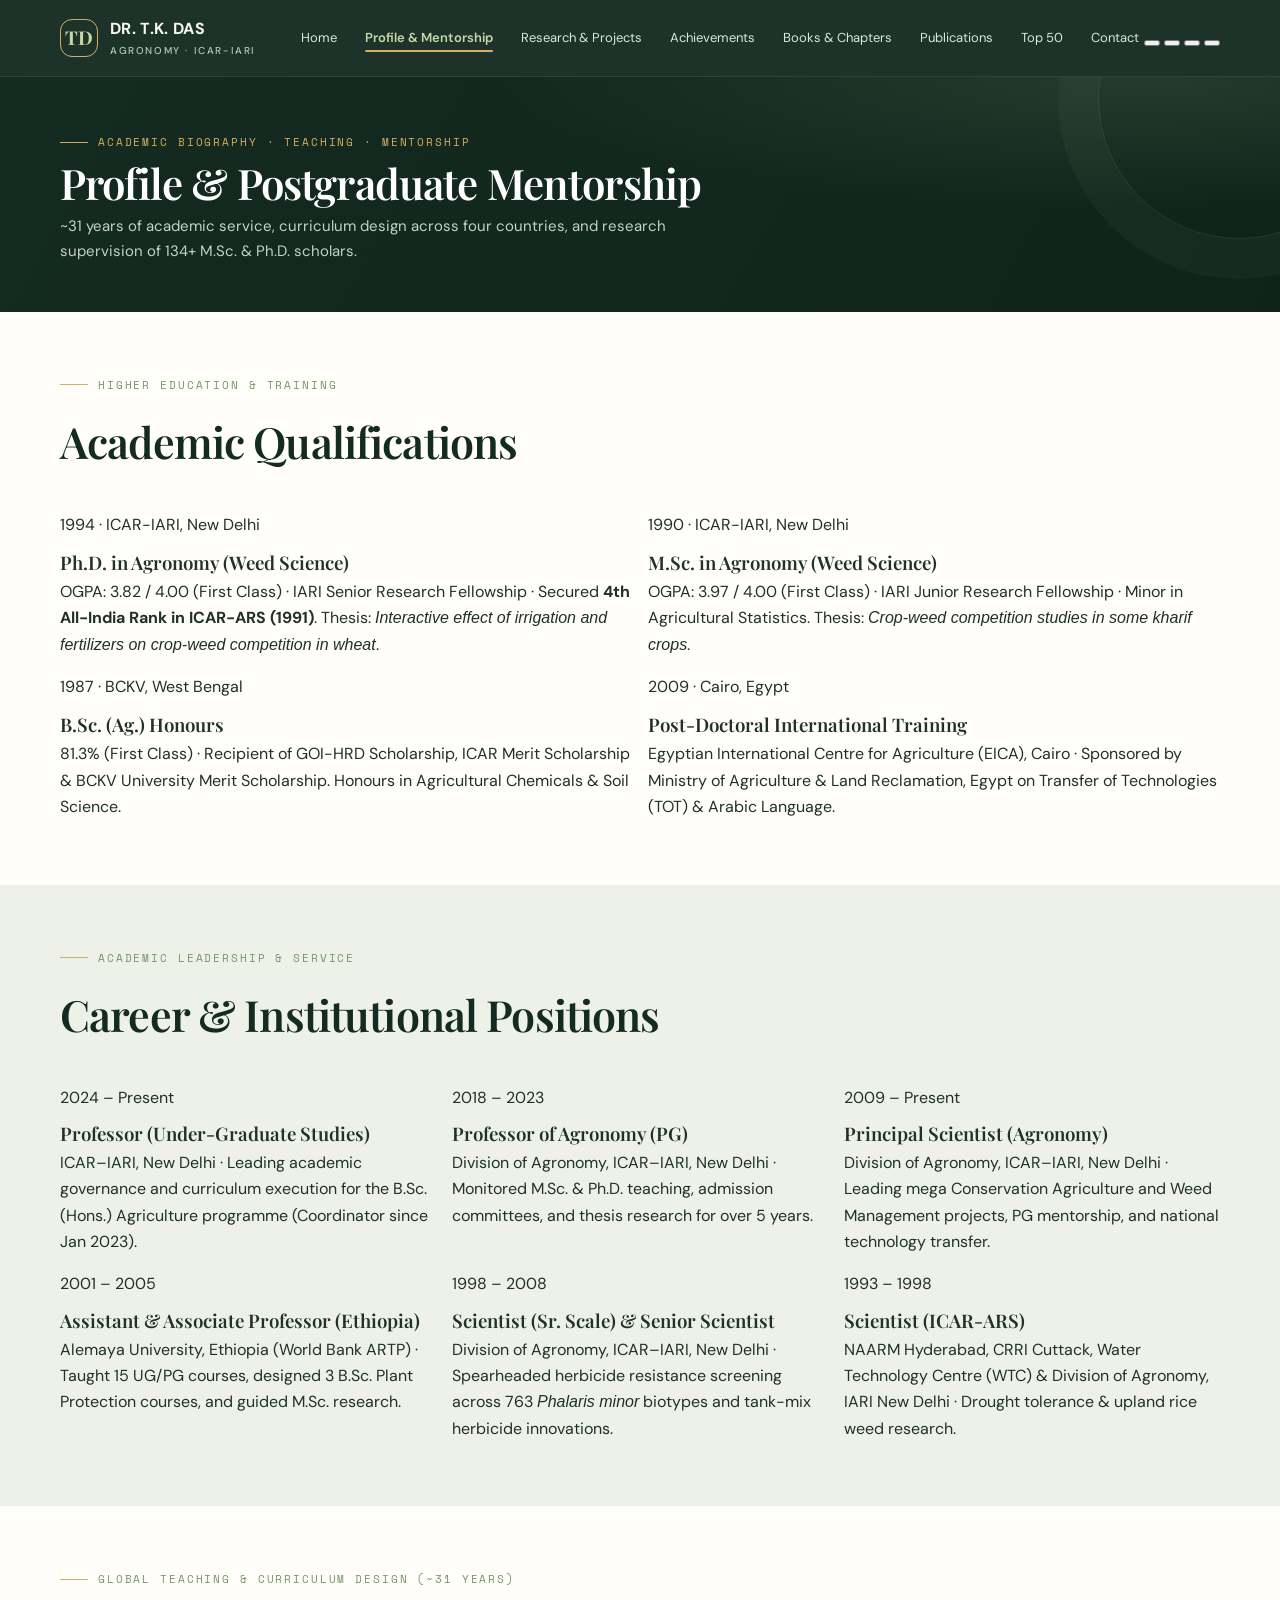
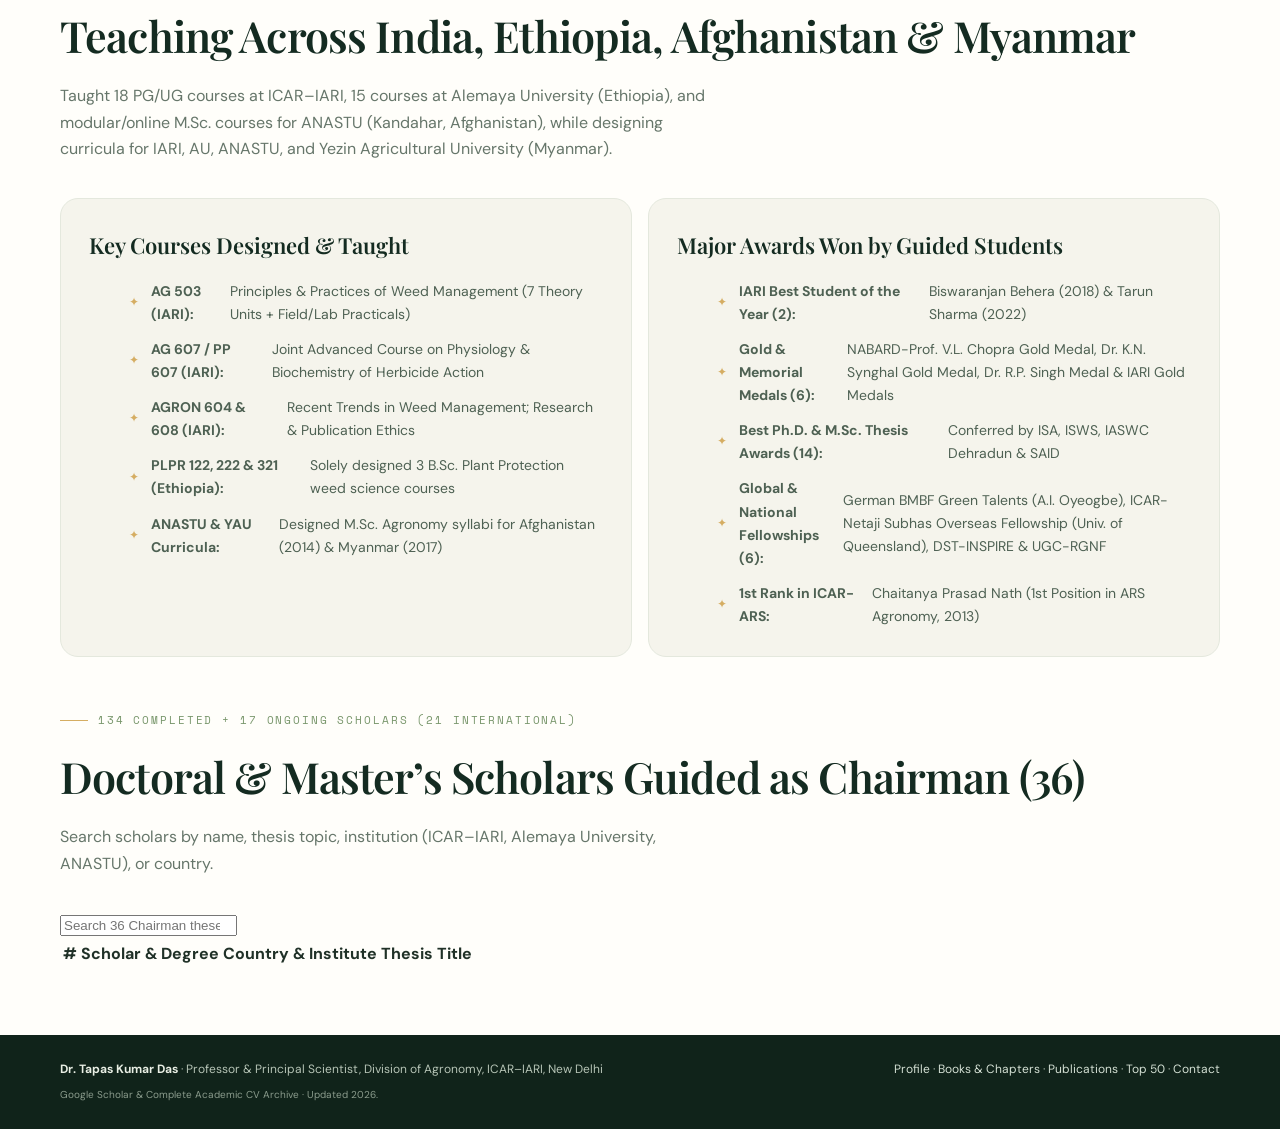
==== commit 7eae7b60: "Add files via upload" ====
--- a/about.html
+++ b/about.html
@@ -3,9 +3,9 @@
 <head>
 <meta charset="UTF-8">
 <meta name="viewport" content="width=device-width, initial-scale=1.0">
-<meta name="theme-color" content="#132b20">
-<meta name="description" content="Academic profile of Dr. T.K. Das, Principal Scientist, Division of Agronomy, ICAR-IARI, New Delhi.">
-<title>Profile | Dr. T.K. Das</title>
+<meta name="theme-color" content="#142b21">
+<meta name="description" content="Academic qualifications, career positions, global teaching, and 134+ PG scholars guided by Dr. Tapas Kumar Das.">
+<title>Profile & Mentorship | Dr. T.K. Das</title>
 <link rel="preconnect" href="https://fonts.googleapis.com">
 <link rel="preconnect" href="https://fonts.gstatic.com" crossorigin>
 <link href="https://fonts.googleapis.com/css2?family=DM+Sans:wght@400;500;600;700&family=Playfair+Display:wght@500;600;700&family=Space+Mono:wght@400;700&display=swap" rel="stylesheet">
@@ -13,50 +13,126 @@
 </head>
 <body>
 <nav class="nav"><div class="wrap nav-inner">
-<a class="brand" href="index.html"><span class="brand-mark">TD</span><span>T.K. DAS<small>AGRONOMY · IARI</small></span></a>
-<button class="menu-btn" id="menuBtn" aria-label="Open navigation">☰</button>
-<ul class="nav-links" id="navLinks">
+  <a class="brand" href="index.html"><span class="brand-mark">TD</span><span>DR. T.K. DAS<small>AGRONOMY · ICAR-IARI</small></span></a>
+  <button class="menu-btn" id="menuBtn" aria-label="Open navigation" aria-expanded="false">☰</button>
+  <ul class="nav-links" id="navLinks">
   <li><a href="index.html">Home</a></li>
-  <li><a href="about.html" class="active">Profile</a></li>
-  <li><a href="research.html">Research</a></li>
+  <li><a href="about.html" class="active">Profile & Mentorship</a></li>
+  <li><a href="research.html">Research & Projects</a></li>
   <li><a href="achievements.html">Achievements</a></li>
+  <li><a href="books.html">Books & Chapters</a></li>
   <li><a href="publications.html">Publications</a></li>
   <li><a href="top50.html">Top 50</a></li>
   <li><a href="contact.html">Contact</a></li>
-</ul>
+  </ul>
+  <div class="theme-switcher" title="Switch Live Theme">
+    <button class="theme-dot active" data-t="emerald" aria-label="Emerald Agron Theme"></button>
+    <button class="theme-dot" data-t="royal" aria-label="Academic Royal Theme"></button>
+    <button class="theme-dot" data-t="midnight" aria-label="Midnight Dark Theme"></button>
+    <button class="theme-dot" data-t="terracotta" aria-label="Terracotta Harvest Theme"></button>
+  </div>
 </div></nav>
 
-<header class="page-hero">
-  <div class="wrap">
-    <div class="eyebrow">Academic profile</div>
-    <h1>Profile of Dr. T.K. Das</h1>
-    <p>Principal Scientist &amp; Professor · Division of Agronomy, ICAR–IARI, New Delhi</p>
-  </div>
-</header>
+<header class="page-hero"><div class="wrap">
+  <div class="eyebrow">Academic Biography · Teaching · Mentorship</div>
+  <h1>Profile &amp; Postgraduate Mentorship</h1>
+  <p>~31 years of academic service, curriculum design across four countries, and research supervision of 134+ M.Sc. &amp; Ph.D. scholars.</p>
+</div></header>
 
 <section class="page-section">
-<div class="wrap"><div class="section-head"><div class="eyebrow">Academic profile</div><h2>Research rooted in the field.<br>Ideas built for the future.</h2><p>Advancing sustainable crop production through weed science, conservation agriculture and sustainable cropping systems.</p></div>
-<div class="about-grid"><div class="about-copy"><p>Dr. T.K. Das is a <strong>Principal Scientist</strong> in the Division of Agronomy at ICAR–Indian Agricultural Research Institute, New Delhi.</p><p>His research focuses on weed science, conservation agriculture, herbicide management and sustainable crop production—connecting scientific research with practical field-level solutions.</p><p>His work contributes to resilient production systems, resource conservation and the development of more sustainable agricultural practices.</p></div><div class="focus-panel"><h3>Areas of expertise</h3><ul class="focus-list"><li>Weed Science &amp; Weed Ecology</li><li>Conservation Agriculture</li><li>Herbicide Management</li><li>Sustainable Cropping Systems</li><li>Integrated Weed Management</li></ul></div></div></div>
-</section>
-
-<section class="contact" style="padding-bottom:80px">
   <div class="wrap">
-    <div class="contact-box">
-      <div>
-        <h2>Books &amp; guidance</h2>
-        <p>Author of textbooks and technical bulletins in weed science, and mentor to postgraduate researchers.</p>
-      </div>
-      <a class="btn btn-primary" href="https://scholar.google.co.in/citations?user=wfz2In0AAAAJ" target="_blank" rel="noopener">Google Scholar ↗</a>
+    <div class="section-head">
+      <div class="eyebrow">Higher Education &amp; Training</div>
+      <h2>Academic Qualifications</h2>
+    </div>
+    <div class="research-grid" style="grid-template-columns:repeat(2,1fr)">
+      <div class="timeline-card"><span class="naas-pill">1994 · ICAR-IARI, New Delhi</span><h3 style="margin-top:10px">Ph.D. in Agronomy (Weed Science)</h3><p>OGPA: 3.82 / 4.00 (First Class) · IARI Senior Research Fellowship · Secured <strong>4th All-India Rank in ICAR-ARS (1991)</strong>. Thesis: <em>Interactive effect of irrigation and fertilizers on crop-weed competition in wheat</em>.</p></div>
+      <div class="timeline-card"><span class="naas-pill">1990 · ICAR-IARI, New Delhi</span><h3 style="margin-top:10px">M.Sc. in Agronomy (Weed Science)</h3><p>OGPA: 3.97 / 4.00 (First Class) · IARI Junior Research Fellowship · Minor in Agricultural Statistics. Thesis: <em>Crop-weed competition studies in some kharif crops</em>.</p></div>
+      <div class="timeline-card"><span class="naas-pill">1987 · BCKV, West Bengal</span><h3 style="margin-top:10px">B.Sc. (Ag.) Honours</h3><p>81.3% (First Class) · Recipient of GOI-HRD Scholarship, ICAR Merit Scholarship &amp; BCKV University Merit Scholarship. Honours in Agricultural Chemicals &amp; Soil Science.</p></div>
+      <div class="timeline-card"><span class="naas-pill">2009 · Cairo, Egypt</span><h3 style="margin-top:10px">Post-Doctoral International Training</h3><p>Egyptian International Centre for Agriculture (EICA), Cairo · Sponsored by Ministry of Agriculture &amp; Land Reclamation, Egypt on Transfer of Technologies (TOT) &amp; Arabic Language.</p></div>
     </div>
   </div>
 </section>
 
+<section class="research page-section">
+  <div class="wrap">
+    <div class="section-head">
+      <div class="eyebrow">Academic Leadership &amp; Service</div>
+      <h2>Career &amp; Institutional Positions</h2>
+    </div>
+    <div class="research-grid">
+      <div class="timeline-card"><span class="badge-tag">2024 – Present</span><h3 style="margin-top:8px">Professor (Under-Graduate Studies)</h3><p>ICAR–IARI, New Delhi · Leading academic governance and curriculum execution for the B.Sc. (Hons.) Agriculture programme (Coordinator since Jan 2023).</p></div>
+      <div class="timeline-card"><span class="badge-tag">2018 – 2023</span><h3 style="margin-top:8px">Professor of Agronomy (PG)</h3><p>Division of Agronomy, ICAR–IARI, New Delhi · Monitored M.Sc. &amp; Ph.D. teaching, admission committees, and thesis research for over 5 years.</p></div>
+      <div class="timeline-card"><span class="badge-tag">2009 – Present</span><h3 style="margin-top:8px">Principal Scientist (Agronomy)</h3><p>Division of Agronomy, ICAR–IARI, New Delhi · Leading mega Conservation Agriculture and Weed Management projects, PG mentorship, and national technology transfer.</p></div>
+      <div class="timeline-card"><span class="badge-tag">2001 – 2005</span><h3 style="margin-top:8px">Assistant &amp; Associate Professor (Ethiopia)</h3><p>Alemaya University, Ethiopia (World Bank ARTP) · Taught 15 UG/PG courses, designed 3 B.Sc. Plant Protection courses, and guided M.Sc. research.</p></div>
+      <div class="timeline-card"><span class="badge-tag">1998 – 2008</span><h3 style="margin-top:8px">Scientist (Sr. Scale) &amp; Senior Scientist</h3><p>Division of Agronomy, ICAR–IARI, New Delhi · Spearheaded herbicide resistance screening across 763 <em>Phalaris minor</em> biotypes and tank-mix herbicide innovations.</p></div>
+      <div class="timeline-card"><span class="badge-tag">1993 – 1998</span><h3 style="margin-top:8px">Scientist (ICAR-ARS)</h3><p>NAARM Hyderabad, CRRI Cuttack, Water Technology Centre (WTC) &amp; Division of Agronomy, IARI New Delhi · Drought tolerance &amp; upland rice weed research.</p></div>
+    </div>
+  </div>
+</section>
+
+<section class="page-section">
+  <div class="wrap">
+    <div class="section-head">
+      <div class="eyebrow">Global Teaching &amp; Curriculum Design (~31 Years)</div>
+      <h2>Teaching Across India, Ethiopia, Afghanistan &amp; Myanmar</h2>
+      <p>Taught 18 PG/UG courses at ICAR–IARI, 15 courses at Alemaya University (Ethiopia), and modular/online M.Sc. courses for ANASTU (Kandahar, Afghanistan), while designing curricula for IARI, AU, ANASTU, and Yezin Agricultural University (Myanmar).</p>
+    </div>
+    <div class="research-grid" style="grid-template-columns:repeat(2,1fr)">
+      <div class="focus-panel">
+        <h3>Key Courses Designed &amp; Taught</h3>
+        <ul class="focus-list">
+          <li><strong>AG 503 (IARI):</strong> Principles &amp; Practices of Weed Management (7 Theory Units + Field/Lab Practicals)</li>
+          <li><strong>AG 607 / PP 607 (IARI):</strong> Joint Advanced Course on Physiology &amp; Biochemistry of Herbicide Action</li>
+          <li><strong>AGRON 604 &amp; 608 (IARI):</strong> Recent Trends in Weed Management; Research &amp; Publication Ethics</li>
+          <li><strong>PLPR 122, 222 &amp; 321 (Ethiopia):</strong> Solely designed 3 B.Sc. Plant Protection weed science courses</li>
+          <li><strong>ANASTU &amp; YAU Curricula:</strong> Designed M.Sc. Agronomy syllabi for Afghanistan (2014) &amp; Myanmar (2017)</li>
+        </ul>
+      </div>
+      <div class="focus-panel">
+        <h3>Major Awards Won by Guided Students</h3>
+        <ul class="focus-list">
+          <li><strong>IARI Best Student of the Year (2):</strong> Biswaranjan Behera (2018) &amp; Tarun Sharma (2022)</li>
+          <li><strong>Gold &amp; Memorial Medals (6):</strong> NABARD-Prof. V.L. Chopra Gold Medal, Dr. K.N. Synghal Gold Medal, Dr. R.P. Singh Medal &amp; IARI Gold Medals</li>
+          <li><strong>Best Ph.D. &amp; M.Sc. Thesis Awards (14):</strong> Conferred by ISA, ISWS, IASWC Dehradun &amp; SAID</li>
+          <li><strong>Global &amp; National Fellowships (6):</strong> German BMBF Green Talents (A.I. Oyeogbe), ICAR-Netaji Subhas Overseas Fellowship (Univ. of Queensland), DST-INSPIRE &amp; UGC-RGNF</li>
+          <li><strong>1st Rank in ICAR-ARS:</strong> Chaitanya Prasad Nath (1st Position in ARS Agronomy, 2013)</li>
+        </ul>
+      </div>
+    </div>
+
+    <div class="section-head" style="margin-top:54px">
+      <div class="eyebrow">134 Completed + 17 Ongoing Scholars (21 International)</div>
+      <h2>Doctoral &amp; Master’s Scholars Guided as Chairman (36)</h2>
+      <p>Search scholars by name, thesis topic, institution (ICAR–IARI, Alemaya University, ANASTU), or country.</p>
+    </div>
+    <div class="filter-bar">
+      <input type="search" id="studentSearch" class="search-input" placeholder="Search 36 Chairman theses by scholar name, crop, country, or keyword…">
+    </div>
+    <div class="table-wrap">
+      <table class="data-table">
+        <thead><tr><th>#</th><th>Scholar &amp; Degree</th><th>Country &amp; Institute</th><th>Thesis Title</th></tr></thead>
+        <tbody id="chairman-students-body"></tbody>
+      </table>
+    </div>
+  </div>
+</section>
+
+
 <footer class="footer">
   <div class="wrap footer-inner">
-    <div><strong>Dr. T.K. Das</strong> · Division of Agronomy, ICAR-IARI, New Delhi</div>
-    <div><a href="index.html">Home</a> · <a href="publications.html">Publications</a> · <a href="contact.html">Contact</a></div>
+    <div><strong>Dr. Tapas Kumar Das</strong> · Professor &amp; Principal Scientist, Division of Agronomy, ICAR–IARI, New Delhi</div>
+    <div>
+      <a href="about.html">Profile</a> ·
+      <a href="books.html">Books &amp; Chapters</a> ·
+      <a href="publications.html">Publications</a> ·
+      <a href="top50.html">Top 50</a> ·
+      <a href="contact.html">Contact</a>
+    </div>
   </div>
+  <div class="wrap update-note" id="dataUpdated">Google Scholar &amp; Complete Academic CV Archive · Updated 2026.</div>
 </footer>
+<script src="assets/biodata_archive.js"></script>
 <script src="assets/site.js"></script>
 </body>
 </html>
